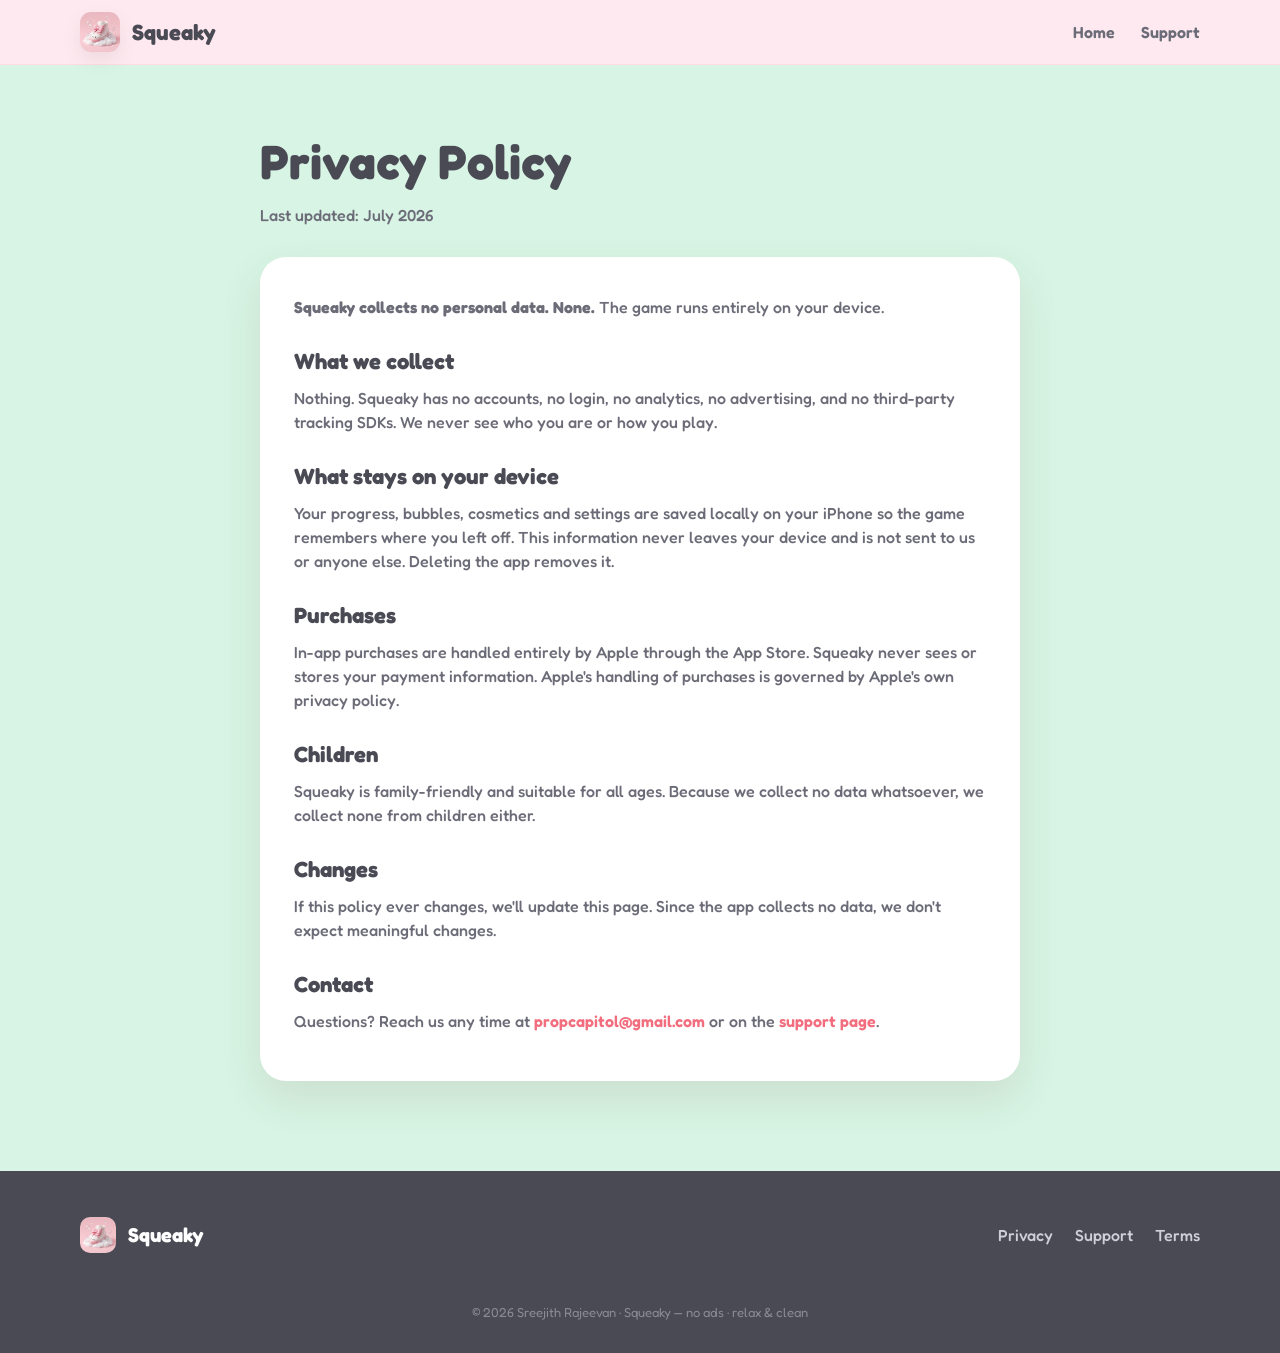
==== privacy.html @ 14cf5030 "Squeaky marketing website — landing page + privacy + support Static site (HTML/CSS, Fredoka font) bu" ====
<!doctype html>
<html lang="en">
<head>
  <meta charset="utf-8" />
  <meta name="viewport" content="width=device-width, initial-scale=1" />
  <title>Privacy Policy — Squeaky</title>
  <meta name="description" content="Squeaky collects no data. Everything stays on your device." />
  <link rel="icon" href="assets/icon.png" />
  <link rel="preconnect" href="https://fonts.googleapis.com">
  <link rel="preconnect" href="https://fonts.gstatic.com" crossorigin>
  <link href="https://fonts.googleapis.com/css2?family=Fredoka:wght@400;500;600;700&display=swap" rel="stylesheet">
  <link rel="stylesheet" href="styles.css" />
</head>
<body>
  <header class="nav">
    <div class="wrap">
      <a class="brand" href="index.html"><img src="assets/icon.png" alt="Squeaky app icon" />Squeaky</a>
      <nav class="nav-links">
        <a href="index.html">Home</a>
        <a href="support.html">Support</a>
      </nav>
    </div>
  </header>

  <main class="legal">
    <div class="wrap">
      <h1>Privacy Policy</h1>
      <p class="meta">Last updated: July 2026</p>
      <div class="paper">
        <p><strong>Squeaky collects no personal data. None.</strong> The game runs entirely on your device.</p>

        <h2>What we collect</h2>
        <p>Nothing. Squeaky has no accounts, no login, no analytics, no advertising, and no third-party tracking SDKs. We never see who you are or how you play.</p>

        <h2>What stays on your device</h2>
        <p>Your progress, bubbles, cosmetics and settings are saved locally on your iPhone so the game remembers where you left off. This information never leaves your device and is not sent to us or anyone else. Deleting the app removes it.</p>

        <h2>Purchases</h2>
        <p>In-app purchases are handled entirely by Apple through the App Store. Squeaky never sees or stores your payment information. Apple's handling of purchases is governed by Apple's own privacy policy.</p>

        <h2>Children</h2>
        <p>Squeaky is family-friendly and suitable for all ages. Because we collect no data whatsoever, we collect none from children either.</p>

        <h2>Changes</h2>
        <p>If this policy ever changes, we'll update this page. Since the app collects no data, we don't expect meaningful changes.</p>

        <h2>Contact</h2>
        <p>Questions? Reach us any time at <a href="mailto:propcapitol@gmail.com">propcapitol@gmail.com</a> or on the <a href="support.html">support page</a>.</p>
      </div>
    </div>
  </main>

  <footer>
    <div class="wrap">
      <div class="fbrand"><img src="assets/icon.png" alt="" />Squeaky</div>
      <nav>
        <a href="privacy.html">Privacy</a>
        <a href="support.html">Support</a>
        <a href="https://www.apple.com/legal/internet-services/itunes/dev/stdeula/">Terms</a>
      </nav>
      <div class="copy">© 2026 Sreejith Rajeevan · Squeaky — no ads · relax &amp; clean</div>
    </div>
  </footer>
</body>
</html>
---- styles.css ----
/* Squeaky — landing page styles. Brand: mint + blush pink + coral, chunky rounded. */
:root {
  --mint-top: #d7f4e4;
  --mint: #c9f0dc;
  --mint-deep: #9fe0bc;
  --pink-top: #ffe9f0;
  --pink: #f9cbda;
  --coral: #f26d7e;
  --coral-deep: #e0576a;
  --lilac: #b78af0;
  --ink: #4a4a55;
  --ink-soft: #6c6c78;
  --white: #ffffff;
  --shadow: 0 18px 40px rgba(122, 85, 64, .12);
  --shadow-sm: 0 8px 20px rgba(0, 0, 0, .07);
  --r: 26px;
  --font: "Fredoka", ui-rounded, "SF Pro Rounded", system-ui, sans-serif;
}

* { box-sizing: border-box; margin: 0; padding: 0; }
html { scroll-behavior: smooth; }
body {
  font-family: var(--font);
  color: var(--ink);
  background: var(--pink-top);
  -webkit-font-smoothing: antialiased;
  overflow-x: hidden;
  line-height: 1.5;
}
img { max-width: 100%; display: block; }
a { color: inherit; text-decoration: none; }

.wrap { width: min(1120px, 92vw); margin-inline: auto; }
.center { text-align: center; }

/* ---------- Nav ---------- */
.nav {
  position: sticky; top: 0; z-index: 50;
  backdrop-filter: blur(12px);
  background: rgba(255, 233, 240, .72);
  border-bottom: 1px solid rgba(242, 109, 126, .12);
}
.nav .wrap { display: flex; align-items: center; justify-content: space-between; padding: 12px 0; }
.brand { display: flex; align-items: center; gap: 12px; font-weight: 700; font-size: 22px; }
.brand img { width: 40px; height: 40px; border-radius: 11px; box-shadow: var(--shadow-sm); }
.nav-links { display: flex; align-items: center; gap: 26px; font-weight: 600; color: var(--ink-soft); }
.nav-links a:hover { color: var(--coral); }
.nav-links .cta { color: #fff; }
@media (max-width: 720px) { .nav-links a:not(.cta) { display: none; } }

.btn {
  display: inline-flex; align-items: center; gap: 10px;
  background: var(--coral); color: #fff; font-weight: 600;
  padding: 13px 24px; border-radius: 999px; font-size: 16px;
  box-shadow: 0 10px 22px rgba(242, 109, 126, .38);
  transition: transform .15s ease, box-shadow .15s ease;
  border: none; cursor: pointer;
}
.btn:hover { transform: translateY(-2px); box-shadow: 0 14px 28px rgba(242, 109, 126, .45); }
.btn.ghost { background: #fff; color: var(--coral); box-shadow: var(--shadow-sm); }

/* ---------- Hero ---------- */
.hero {
  position: relative; overflow: hidden;
  background: linear-gradient(160deg, var(--pink-top) 0%, var(--pink) 48%, #f6bcce 100%);
  padding: 70px 0 90px;
}
.hero .wrap { display: grid; grid-template-columns: 1.05fr .95fr; gap: 40px; align-items: center; }
.hero h1 {
  font-size: clamp(44px, 6vw, 76px); font-weight: 700; line-height: 1.02;
  letter-spacing: -1px; color: #fff;
  text-shadow: 0 4px 0 rgba(229, 160, 182, .55);
}
.hero h1 .accent { color: var(--coral); text-shadow: 0 4px 0 rgba(255,255,255,.7); }
.hero .sub { font-size: clamp(17px, 2vw, 20px); color: var(--ink); font-weight: 500; margin: 20px 0 26px; max-width: 30ch; }
.hero-cta { display: flex; gap: 14px; flex-wrap: wrap; align-items: center; }
.chips { display: flex; gap: 10px; flex-wrap: wrap; margin-top: 26px; }
.chip {
  display: inline-flex; align-items: center; gap: 7px;
  background: rgba(255,255,255,.85); padding: 9px 15px; border-radius: 999px;
  font-weight: 600; font-size: 14px; color: var(--ink); box-shadow: var(--shadow-sm);
}
.hero-phone { justify-self: center; position: relative; }
/* soft mint halo so the screenshot's green bg melts into the pink page */
.hero-phone::before {
  content: ""; position: absolute; inset: -10% -8%;
  background: radial-gradient(closest-side, rgba(201, 240, 220, .7), rgba(201, 240, 220, 0) 72%);
  filter: blur(14px); z-index: 0;
}
.hero-phone img {
  position: relative; z-index: 1;
  width: min(340px, 78vw);
  border-radius: 38px;                 /* round the slide into a floating card */
  box-shadow: 0 26px 60px rgba(122, 85, 64, .26), 0 0 0 6px rgba(255, 255, 255, .55);
}
@media (max-width: 860px) {
  .hero .wrap { grid-template-columns: 1fr; text-align: center; }
  .hero .sub { margin-inline: auto; }
  .hero-cta, .chips { justify-content: center; }
  .hero-phone { order: -1; }
}

/* floating bubbles */
.bubble { position: absolute; border-radius: 50%; border: 2px solid rgba(255,255,255,.6); pointer-events: none; }
.hero .bubble { animation: float 7s ease-in-out infinite; }
@keyframes float { 0%,100% { transform: translateY(0); } 50% { transform: translateY(-18px); } }

/* ---------- Value band ---------- */
.band {
  background: linear-gradient(180deg, #f6bcce, var(--mint-top));
  padding: 26px 0;
}
.band .wrap { display: flex; gap: 20px; justify-content: center; flex-wrap: wrap; }
.value { display: flex; align-items: center; gap: 10px; font-weight: 600; font-size: 18px; color: var(--ink); }
.value .em { font-size: 24px; }

/* ---------- Sections ---------- */
section { padding: 84px 0; }
.section-title { font-size: clamp(30px, 4vw, 46px); font-weight: 700; letter-spacing: -.5px; margin-bottom: 12px; }
.section-lead { color: var(--ink-soft); font-size: 18px; font-weight: 500; max-width: 46ch; margin: 0 auto 46px; }

.features { background: var(--mint-top); }
.feature-grid { display: grid; grid-template-columns: repeat(4, 1fr); gap: 20px; }
.card {
  background: #fff; border-radius: var(--r); padding: 30px 24px; box-shadow: var(--shadow);
  transition: transform .18s ease;
}
.card:hover { transform: translateY(-6px); }
.card .ic { font-size: 42px; margin-bottom: 14px; }
.card h3 { font-size: 20px; margin-bottom: 8px; }
.card p { color: var(--ink-soft); font-size: 15px; font-weight: 500; }
@media (max-width: 900px) { .feature-grid { grid-template-columns: repeat(2, 1fr); } }
@media (max-width: 480px) { .feature-grid { grid-template-columns: 1fr; } }

/* ---------- Steps ---------- */
.steps { background: linear-gradient(180deg, var(--mint-top), var(--mint)); }
.step-row { display: grid; grid-template-columns: repeat(5, 1fr); gap: 16px; }
.step { background: rgba(255,255,255,.7); border-radius: var(--r); padding: 26px 14px; text-align: center; box-shadow: var(--shadow-sm); }
.step .n { font-weight: 700; color: var(--coral); font-size: 14px; letter-spacing: 1px; }
.step .em { font-size: 40px; margin: 8px 0; }
.step h4 { font-size: 17px; }
.step p { font-size: 13px; color: var(--ink-soft); font-weight: 500; margin-top: 4px; }
@media (max-width: 820px) { .step-row { grid-template-columns: repeat(2, 1fr); } }

/* ---------- Screenshot gallery ---------- */
.gallery { background: var(--mint); overflow: hidden; }
.rail {
  display: flex; gap: 22px; overflow-x: auto; padding: 10px 6vw 30px;
  scroll-snap-type: x mandatory; -webkit-overflow-scrolling: touch;
}
.rail::-webkit-scrollbar { height: 8px; }
.rail::-webkit-scrollbar-thumb { background: rgba(242,109,126,.4); border-radius: 8px; }
.rail img {
  width: 300px; flex: 0 0 auto; border-radius: 30px; scroll-snap-align: center;
  box-shadow: var(--shadow);
}

/* ---------- Price / CTA ---------- */
.price { background: linear-gradient(160deg, var(--pink-top), var(--pink)); text-align: center; }
.price .tag { font-size: clamp(40px, 6vw, 64px); font-weight: 700; color: var(--coral); }
.price .big { font-size: clamp(30px, 4vw, 46px); font-weight: 700; letter-spacing: -.5px; }
.price p { color: var(--ink); font-weight: 500; font-size: 18px; margin: 14px auto 30px; max-width: 40ch; }

/* ---------- Footer ---------- */
footer { background: var(--ink); color: #cfcfd8; padding: 46px 0 30px; }
footer .wrap { display: flex; justify-content: space-between; gap: 24px; flex-wrap: wrap; align-items: center; }
footer .fbrand { display: flex; align-items: center; gap: 12px; color: #fff; font-weight: 700; font-size: 20px; }
footer .fbrand img { width: 36px; height: 36px; border-radius: 10px; }
footer nav { display: flex; gap: 22px; font-weight: 500; }
footer nav a:hover { color: #fff; }
footer .copy { width: 100%; text-align: center; font-size: 13px; color: #8a8a97; margin-top: 26px; }

/* ---------- Legal pages ---------- */
.legal { background: var(--mint-top); min-height: 60vh; padding: 60px 0 90px; }
.legal .wrap { width: min(760px, 92vw); }
.legal h1 { font-size: clamp(32px, 5vw, 48px); margin-bottom: 6px; }
.legal .meta { color: var(--ink-soft); margin-bottom: 30px; font-weight: 500; }
.legal .paper { background: #fff; border-radius: var(--r); padding: 38px 34px; box-shadow: var(--shadow); }
.legal h2 { font-size: 22px; margin: 26px 0 8px; }
.legal p, .legal li { color: var(--ink-soft); font-weight: 500; margin-bottom: 10px; }
.legal ul { padding-left: 22px; }
.legal a { color: var(--coral); font-weight: 600; }
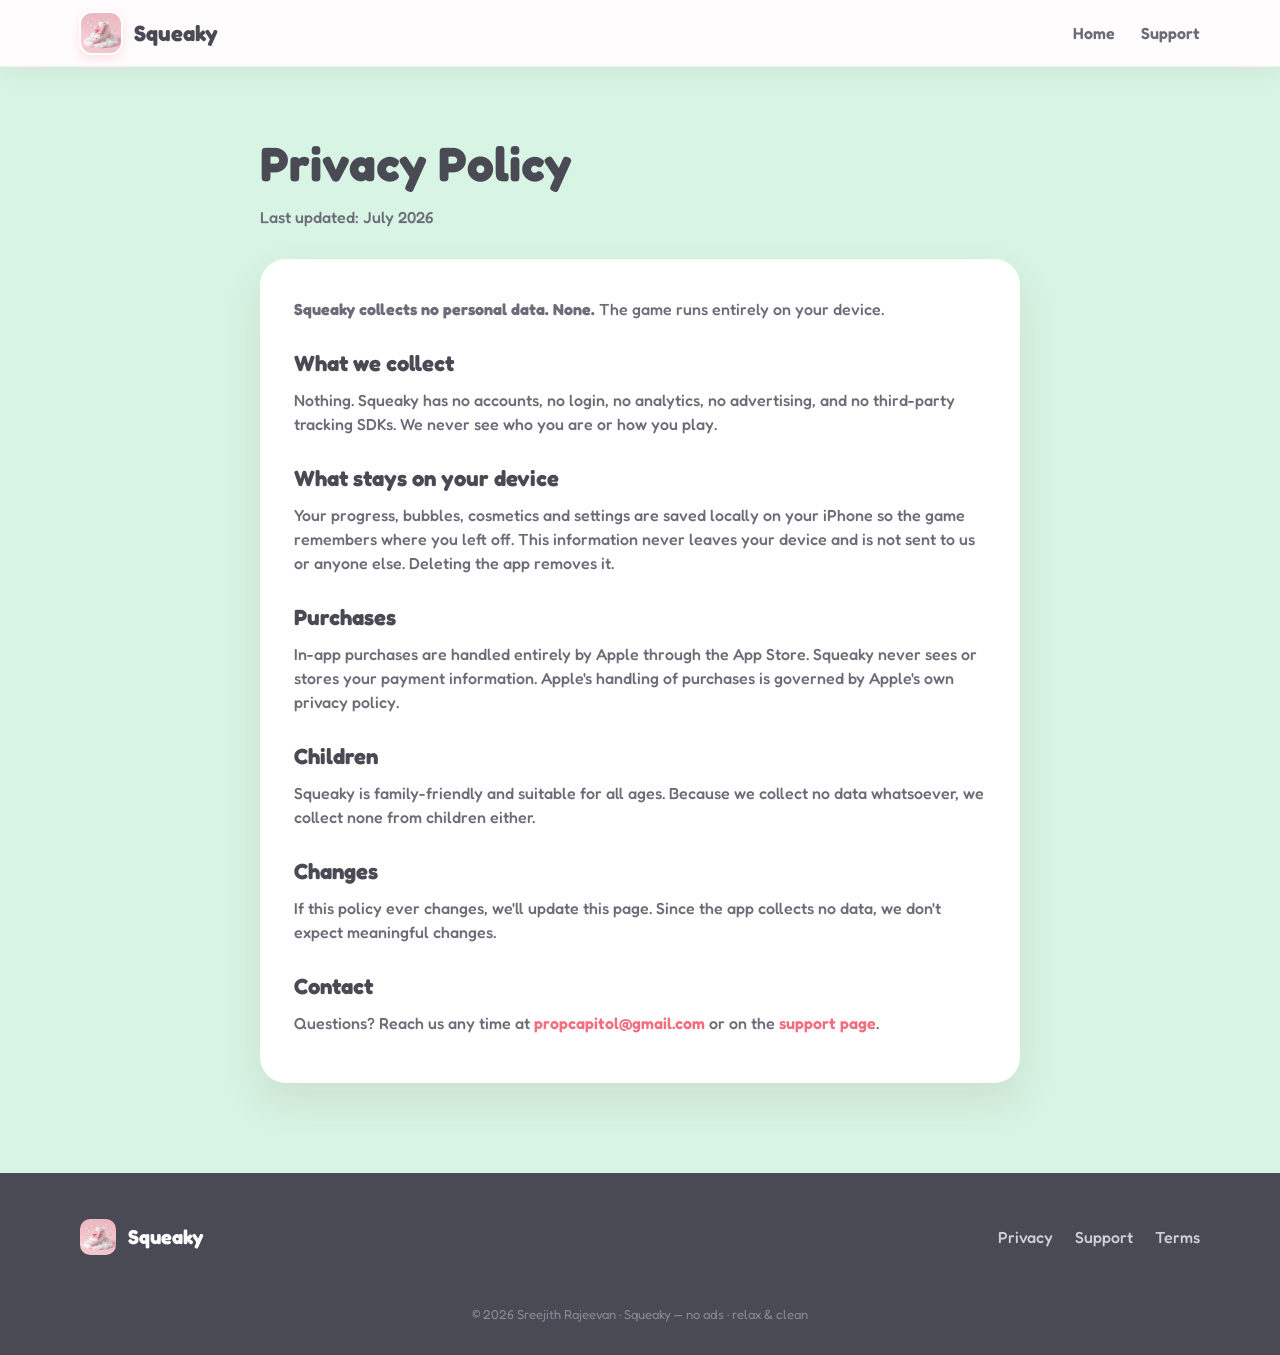
==== commit 5ed80a17: "Polish pass (Satya '10x better' cheatsheet): white nav for contrast, rounded hero card + mint halo, " ====
--- a/privacy.html
+++ b/privacy.html
@@ -9,7 +9,7 @@
   <link rel="preconnect" href="https://fonts.googleapis.com">
   <link rel="preconnect" href="https://fonts.gstatic.com" crossorigin>
   <link href="https://fonts.googleapis.com/css2?family=Fredoka:wght@400;500;600;700&display=swap" rel="stylesheet">
-  <link rel="stylesheet" href="styles.css" />
+  <link rel="stylesheet" href="styles.css?v=2" />
 </head>
 <body>
   <header class="nav">
--- a/styles.css
+++ b/styles.css
@@ -36,13 +36,18 @@
 /* ---------- Nav ---------- */
 .nav {
   position: sticky; top: 0; z-index: 50;
-  backdrop-filter: blur(12px);
-  background: rgba(255, 233, 240, .72);
-  border-bottom: 1px solid rgba(242, 109, 126, .12);
+  backdrop-filter: blur(16px);
+  background: rgba(255, 255, 255, .86);            /* white bar for contrast on the pink hero */
+  border-bottom: 1px solid rgba(242, 109, 126, .10);
+  box-shadow: 0 6px 24px rgba(122, 85, 64, .07);
 }
 .nav .wrap { display: flex; align-items: center; justify-content: space-between; padding: 12px 0; }
-.brand { display: flex; align-items: center; gap: 12px; font-weight: 700; font-size: 22px; }
-.brand img { width: 40px; height: 40px; border-radius: 11px; box-shadow: var(--shadow-sm); }
+.brand { display: flex; align-items: center; gap: 12px; font-weight: 700; font-size: 22px; color: var(--ink); }
+.brand img {
+  width: 42px; height: 42px; border-radius: 12px;
+  box-shadow: 0 4px 12px rgba(242, 109, 126, .22);  /* defines the blush icon so it pops */
+  outline: 2px solid #fff; outline-offset: -1px;
+}
 .nav-links { display: flex; align-items: center; gap: 26px; font-weight: 600; color: var(--ink-soft); }
 .nav-links a:hover { color: var(--coral); }
 .nav-links .cta { color: #fff; }
@@ -169,6 +174,26 @@
 footer nav { display: flex; gap: 22px; font-weight: 500; }
 footer nav a:hover { color: #fff; }
 footer .copy { width: 100%; text-align: center; font-size: 13px; color: #8a8a97; margin-top: 26px; }
+
+/* ---------- Motion with purpose (scroll reveal) ---------- */
+.reveal { opacity: 0; transform: translateY(28px); transition: opacity .7s ease, transform .7s cubic-bezier(.2, .7, .2, 1); }
+.reveal.in { opacity: 1; transform: none; }
+.reveal.d1 { transition-delay: .08s; }
+.reveal.d2 { transition-delay: .16s; }
+.reveal.d3 { transition-delay: .24s; }
+.reveal.d4 { transition-delay: .32s; }
+@media (prefers-reduced-motion: reduce) {
+  .reveal { opacity: 1 !important; transform: none !important; transition: none; }
+  .hero .bubble { animation: none; }
+}
+
+/* physical button + card feedback */
+.btn:active { transform: translateY(1px) scale(.98); box-shadow: 0 6px 14px rgba(242,109,126,.3); }
+.chip { transition: transform .15s ease; }
+.value:hover .em { transform: scale(1.12); transition: transform .2s ease; }
+
+/* soft placeholders so lazy images don't flash white (feels faster) */
+.hero-phone img, .rail img { background: var(--mint); }
 
 /* ---------- Legal pages ---------- */
 .legal { background: var(--mint-top); min-height: 60vh; padding: 60px 0 90px; }
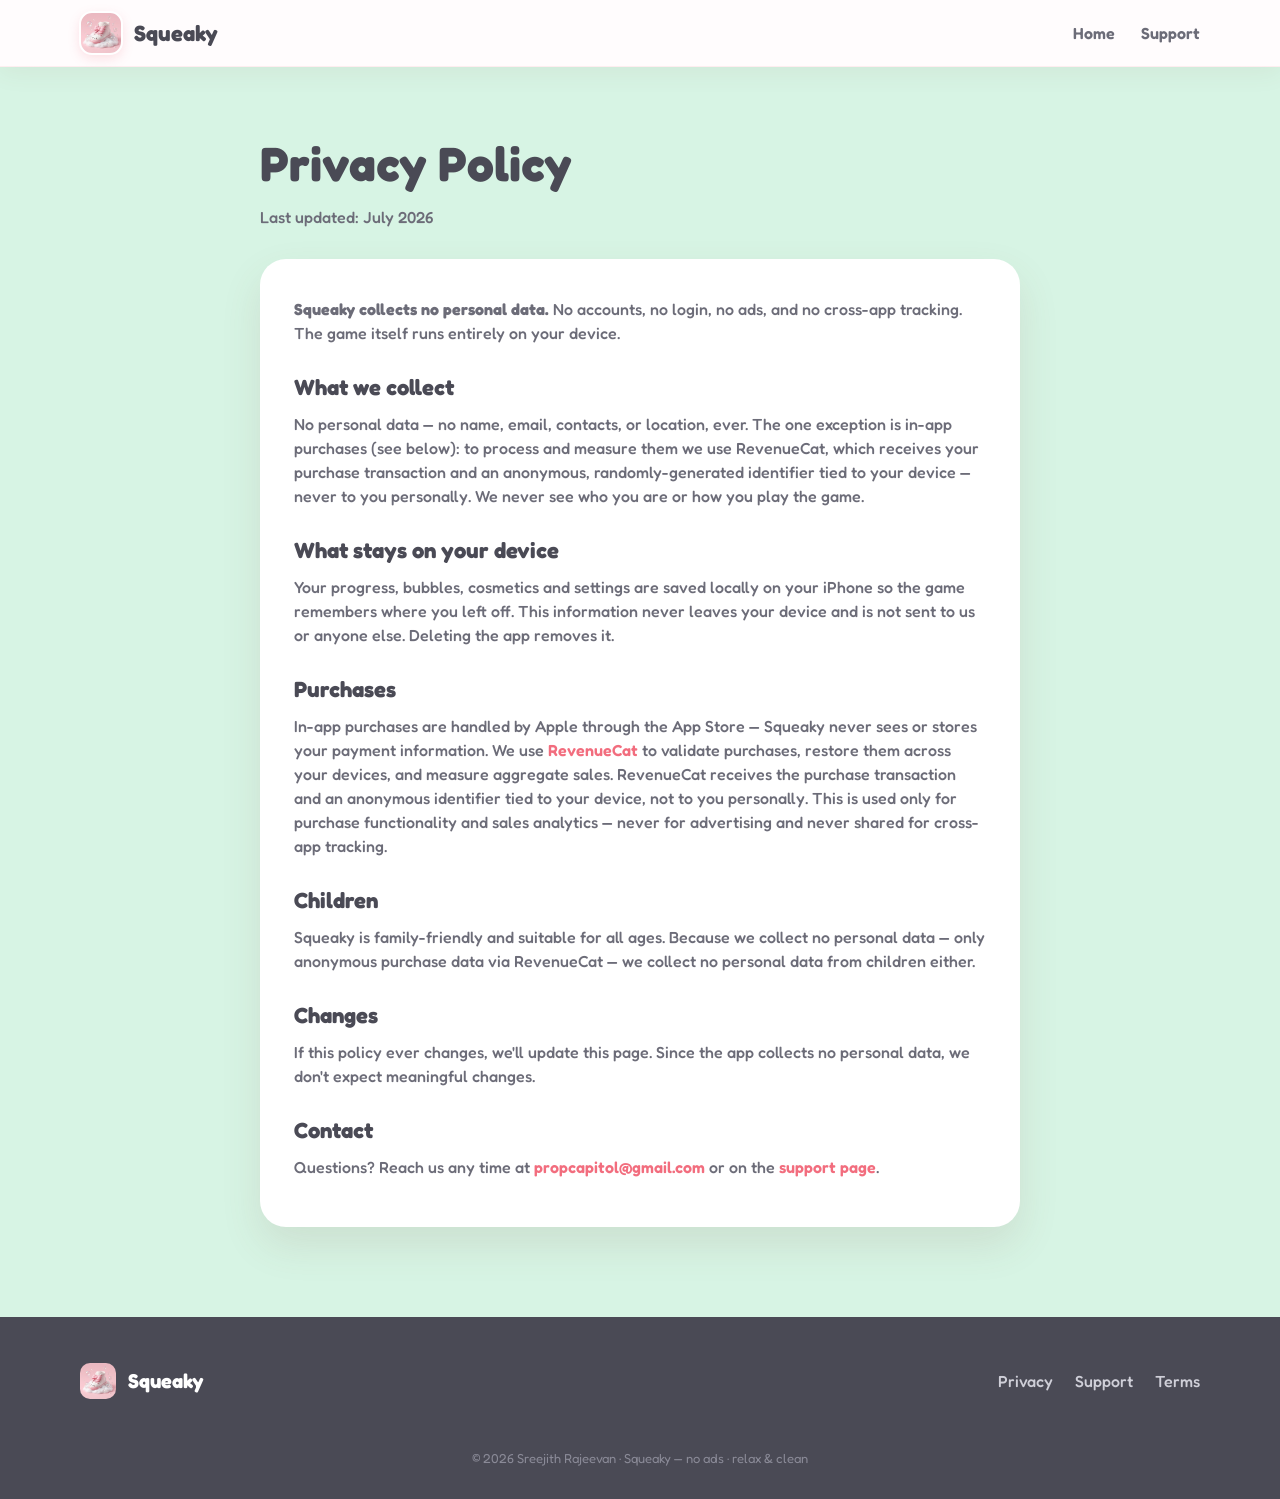
==== commit 995c310e: "Disclose RevenueCat in privacy policy (no longer 'zero data') RevenueCat (observer mode) now receive" ====
--- a/privacy.html
+++ b/privacy.html
@@ -4,7 +4,7 @@
   <meta charset="utf-8" />
   <meta name="viewport" content="width=device-width, initial-scale=1" />
   <title>Privacy Policy — Squeaky</title>
-  <meta name="description" content="Squeaky collects no data. Everything stays on your device." />
+  <meta name="description" content="Squeaky collects no personal data. In-app purchases are processed with an anonymous ID via Apple and RevenueCat." />
   <link rel="icon" href="assets/icon.png" />
   <link rel="preconnect" href="https://fonts.googleapis.com">
   <link rel="preconnect" href="https://fonts.gstatic.com" crossorigin>
@@ -27,22 +27,22 @@
       <h1>Privacy Policy</h1>
       <p class="meta">Last updated: July 2026</p>
       <div class="paper">
-        <p><strong>Squeaky collects no personal data. None.</strong> The game runs entirely on your device.</p>
+        <p><strong>Squeaky collects no personal data.</strong> No accounts, no login, no ads, and no cross-app tracking. The game itself runs entirely on your device.</p>
 
         <h2>What we collect</h2>
-        <p>Nothing. Squeaky has no accounts, no login, no analytics, no advertising, and no third-party tracking SDKs. We never see who you are or how you play.</p>
+        <p>No personal data — no name, email, contacts, or location, ever. The one exception is in-app purchases (see below): to process and measure them we use RevenueCat, which receives your purchase transaction and an anonymous, randomly-generated identifier tied to your device — never to you personally. We never see who you are or how you play the game.</p>
 
         <h2>What stays on your device</h2>
         <p>Your progress, bubbles, cosmetics and settings are saved locally on your iPhone so the game remembers where you left off. This information never leaves your device and is not sent to us or anyone else. Deleting the app removes it.</p>
 
         <h2>Purchases</h2>
-        <p>In-app purchases are handled entirely by Apple through the App Store. Squeaky never sees or stores your payment information. Apple's handling of purchases is governed by Apple's own privacy policy.</p>
+        <p>In-app purchases are handled by Apple through the App Store — Squeaky never sees or stores your payment information. We use <a href="https://www.revenuecat.com/privacy/">RevenueCat</a> to validate purchases, restore them across your devices, and measure aggregate sales. RevenueCat receives the purchase transaction and an anonymous identifier tied to your device, not to you personally. This is used only for purchase functionality and sales analytics — never for advertising and never shared for cross-app tracking.</p>
 
         <h2>Children</h2>
-        <p>Squeaky is family-friendly and suitable for all ages. Because we collect no data whatsoever, we collect none from children either.</p>
+        <p>Squeaky is family-friendly and suitable for all ages. Because we collect no personal data — only anonymous purchase data via RevenueCat — we collect no personal data from children either.</p>
 
         <h2>Changes</h2>
-        <p>If this policy ever changes, we'll update this page. Since the app collects no data, we don't expect meaningful changes.</p>
+        <p>If this policy ever changes, we'll update this page. Since the app collects no personal data, we don't expect meaningful changes.</p>
 
         <h2>Contact</h2>
         <p>Questions? Reach us any time at <a href="mailto:propcapitol@gmail.com">propcapitol@gmail.com</a> or on the <a href="support.html">support page</a>.</p>
